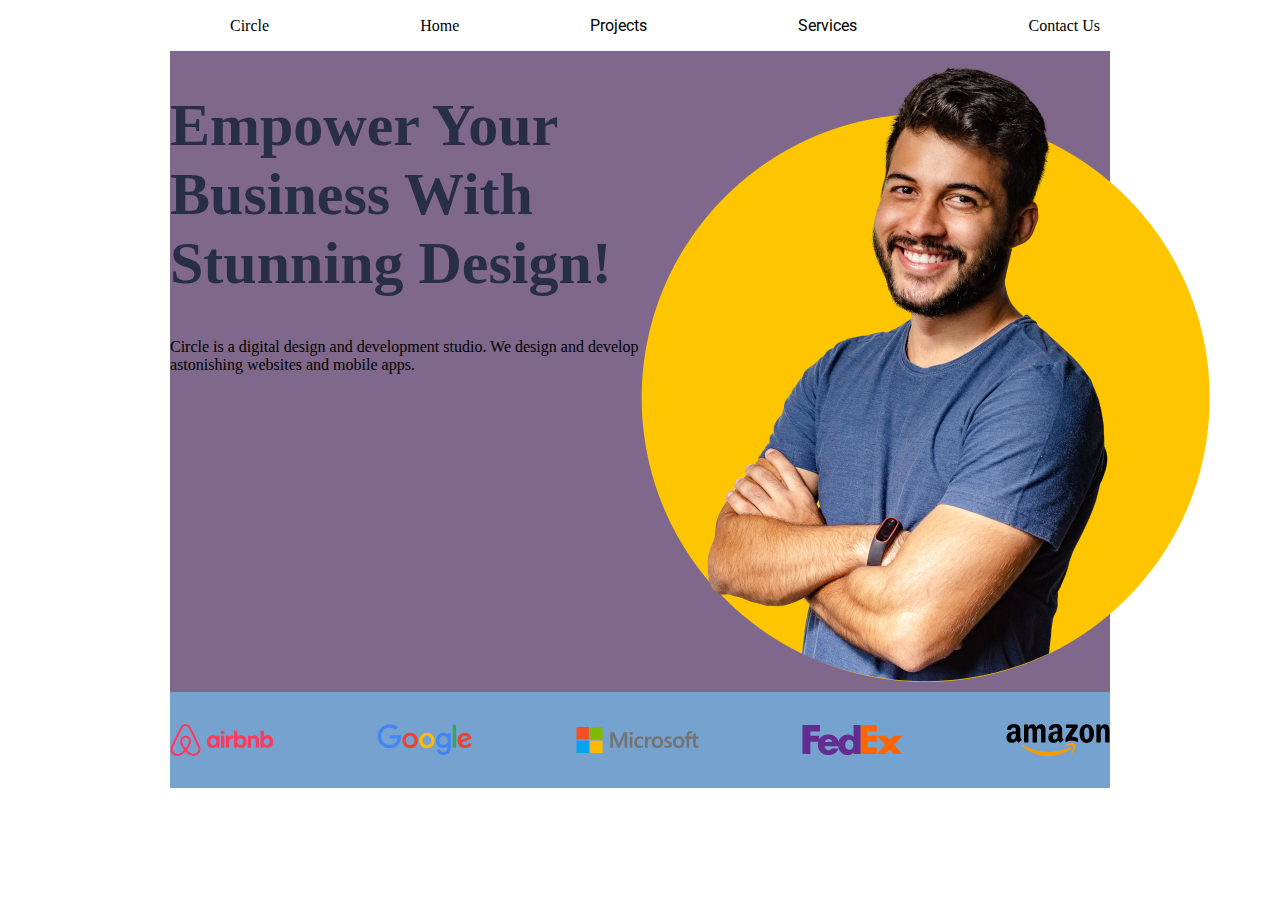
==== index.html @ 3ee1b353 "project scaffolding 3" ====
<!DOCTYPE html>

<head>
    <meta charset="UTF-8">
    <meta http-equiv="X-UA-Compatible" content="IE=edge">
    <meta name="viewport" content="width=device-width, initial-scale=1.0">
    <title>Proyecto ironhack</title>
    <link href="css/styles.css" rel="stylesheet" type="text/css">
    <script src="js/scripts.js"></script>
</head>

<body>
    <header>
        <nav>
            <ul class="menu">
                <li><a href="#"></a>Circle</a></li>
                <li><a href="#"></a>Home</a></li>
                <li><a href="#projects">Projects</a></li>
                <li><a href="#services">Services</a></li>
                <li><a href="#"></a>Contact Us</a></li>
            </ul>
        </nav>
    </header>
    <section id="hero">
        <div class="content-hero">
            <div class="hero-description">
                <h1>Empower Your Business With Stunning Design!</h1>
                <p>Circle is a digital design and development studio. We design and develop astonishing websites and mobile apps.</p>
            </div>
            <div class="img-description">
                <img src="/project-assets/hero-section/hero-image.png">
            </div>
        </div>
    </section>
    <section id="clients">
        <div class="flex-clients-container">
            <img src="/project-assets/logos/airbnb-logo.svg" />
            <img src="/project-assets/logos/google-logo.svg" />
            <img src="/project-assets/logos/microsoft-logo.svg" />
            <img src="/project-assets/logos/fedex-logo.svg" />
            <img src="/project-assets/logos/amazon-logo.svg" />
        </div>
    </section>
    <section id="projects"></section>
    <section id="testimonial"></section>
    <section id="services"></section>
    <section id="cta"></section>
    <footer></footer>
</body>
---- css/styles.css ----
@import url('https://fonts.googleapis.com/css?family=Roboto+Condensed:700|Roboto:100,300,700');

html,
body {
    width: 100%;
    min-height: 100%;
    /* max-width: 1440px; */
    margin: 0;
    padding: 0;
}

header {
    padding-left: 170px;
    padding-right: 170px;
}

.menu {
    max-height: 122px;
    display: flex;
    flex-direction: row;
    flex-wrap: nowrap;
    justify-content: space-between;
}

nav ul {
    list-style: none;
    padding-right: 10px;
    display: flex;
    flex-wrap: nowrap;
}

nav li a {
    color: black;
    text-decoration: none;
    margin-right: 20px;
    font-family: 'Roboto';
}

#hero {
    padding-left: 170px;
    padding-right: 170px;
}

.content-hero {
    display: flex;
    flex-direction: row;
    justify-content: space-between;
    background-color: rgb(127, 104, 139);
}
.content-hero div {
    width: 50%;
}

.content-hero img {
    max-width: 570px;
    max-height: 637px;
    height: auto;
    top: 0;
}

.content-hero h1 {
    font-size: Roboto;
    font-weight: 700;
    font-size: 60px;
    color: #292E47;
}

#clients {
    padding-left: 170px;
    padding-right: 170px;
}

.flex-clients-container {
    display: flex;
    flex-direction: row;
    justify-content: space-between;
    background-color: rgb(118, 162, 207);
    min-height: 96px;
}
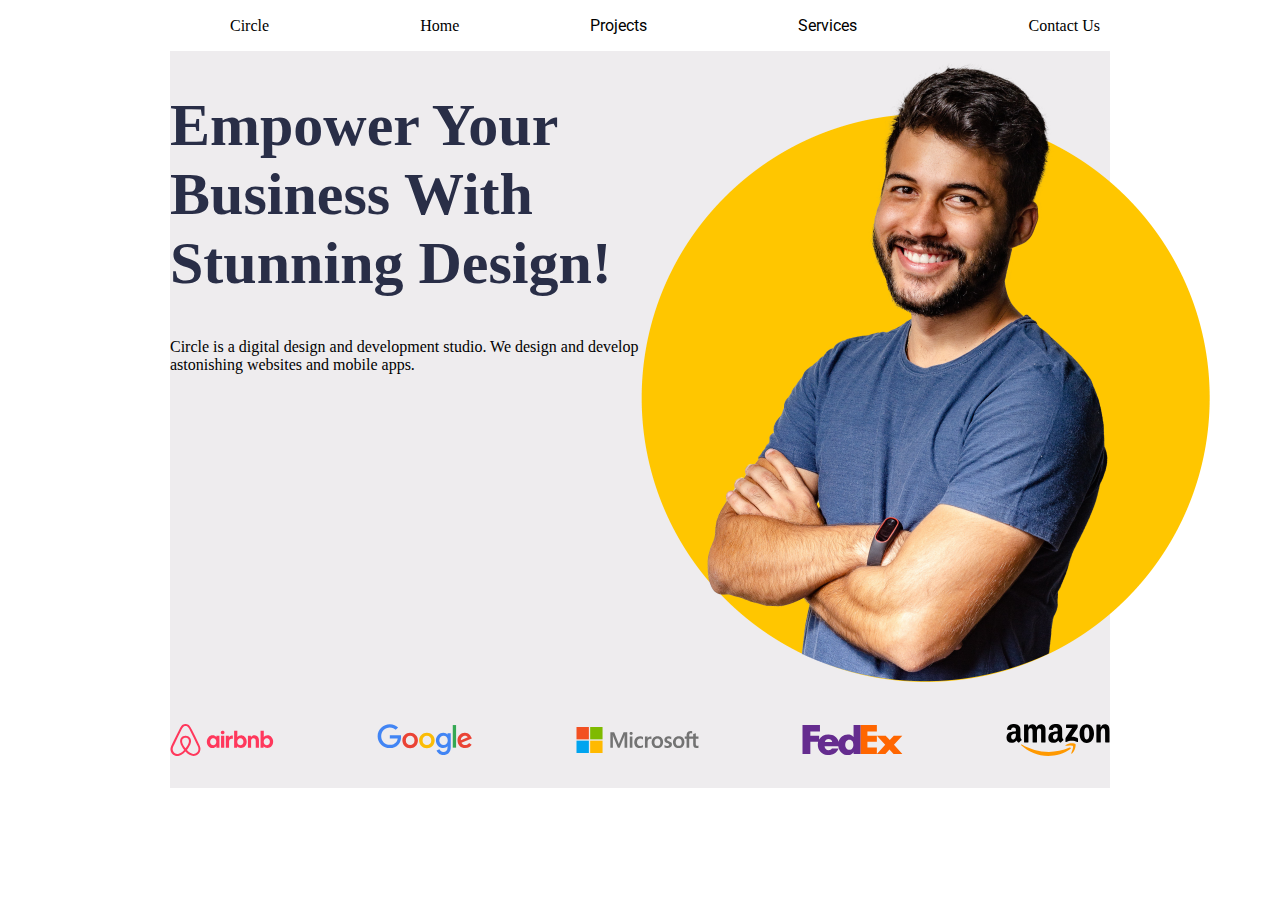
==== commit 870e6b85: "project scaffolding 4" ====
--- a/index.html
+++ b/index.html
@@ -28,17 +28,17 @@
                 <p>Circle is a digital design and development studio. We design and develop astonishing websites and mobile apps.</p>
             </div>
             <div class="img-description">
-                <img src="/project-assets/hero-section/hero-image.png">
+                <img src="project-assets/hero-section/hero-image.png">
             </div>
         </div>
     </section>
     <section id="clients">
         <div class="flex-clients-container">
-            <img src="/project-assets/logos/airbnb-logo.svg" />
-            <img src="/project-assets/logos/google-logo.svg" />
-            <img src="/project-assets/logos/microsoft-logo.svg" />
-            <img src="/project-assets/logos/fedex-logo.svg" />
-            <img src="/project-assets/logos/amazon-logo.svg" />
+            <img src="project-assets/logos/airbnb-logo.svg" />
+            <img src="project-assets/logos/google-logo.svg" />
+            <img src="project-assets/logos/microsoft-logo.svg" />
+            <img src="project-assets/logos/fedex-logo.svg" />
+            <img src="project-assets/logos/amazon-logo.svg" />
         </div>
     </section>
     <section id="projects"></section>
--- a/css/styles.css
+++ b/css/styles.css
@@ -45,7 +45,7 @@
     display: flex;
     flex-direction: row;
     justify-content: space-between;
-    background-color: rgb(127, 104, 139);
+    background-color: rgb(238, 236, 238);
 }
 .content-hero div {
     width: 50%;
@@ -74,6 +74,6 @@
     display: flex;
     flex-direction: row;
     justify-content: space-between;
-    background-color: rgb(118, 162, 207);
+    background-color: rgb(238, 236, 238);
     min-height: 96px;
 }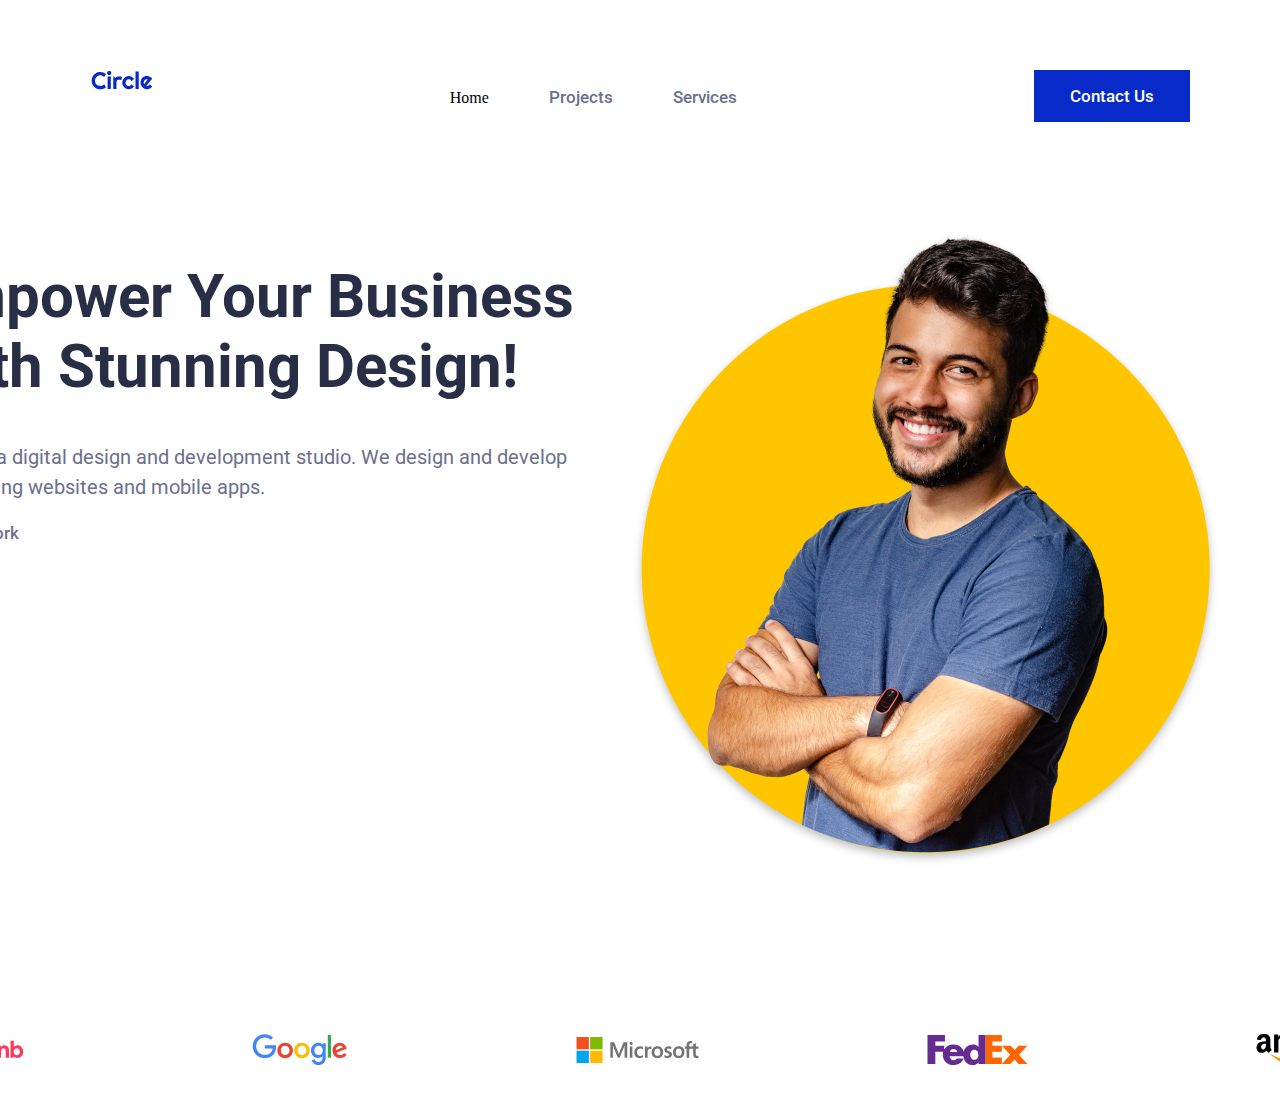
==== commit a2e401c5: "header and hero 1" ====
--- a/index.html
+++ b/index.html
@@ -12,22 +12,27 @@
 <body>
     <header>
         <nav>
+            <div class="circle-header">
+                <img src="project-assets/logos/circle.svg" />
+            </div>
             <ul class="menu">
-                <li><a href="#"></a>Circle</a></li>
                 <li><a href="#"></a>Home</a></li>
                 <li><a href="#projects">Projects</a></li>
                 <li><a href="#services">Services</a></li>
-                <li><a href="#"></a>Contact Us</a></li>
             </ul>
+            <div class="contact-header">
+                <a>Contact Us</a>
+            </div>
         </nav>
     </header>
     <section id="hero">
         <div class="content-hero">
-            <div class="hero-description">
+            <div>
                 <h1>Empower Your Business With Stunning Design!</h1>
                 <p>Circle is a digital design and development studio. We design and develop astonishing websites and mobile apps.</p>
+                <span>See our work</span>
             </div>
-            <div class="img-description">
+            <div>
                 <img src="project-assets/hero-section/hero-image.png">
             </div>
         </div>
--- a/css/styles.css
+++ b/css/styles.css
@@ -10,16 +10,58 @@
 }
 
 header {
-    padding-left: 170px;
-    padding-right: 170px;
+    position: absolute;
+    width: 1440px;
+    height: 122px;
+    left: calc(50% - 1440px/2);
+    top: 0px;
 }
 
-.menu {
-    max-height: 122px;
+nav {
     display: flex;
     flex-direction: row;
     flex-wrap: nowrap;
     justify-content: space-between;
+    position: absolute;
+    width: 1099.36px;
+    height: 52px;
+    left: 170.64px;
+    top: 70px;
+}
+
+.menu {
+    display: flex;
+    flex-direction: row;
+    align-items: flex-start;
+    padding: 0px;
+    gap: 60px;
+}
+
+.circle-header {}
+
+.contact-header {
+    display: flex;
+    flex-direction: row;
+    justify-content: center;
+    align-items: center;
+    padding: 15px 36px;
+    gap: 10px;
+    background: #072AC8;
+    /* width: 84px;
+    height: 22px; */
+}
+
+.contact-header a {
+    font-family: 'Roboto';
+    font-style: normal;
+    font-weight: 500;
+    font-size: 17px;
+    line-height: 130%;
+    text-align: center;
+    color: #FFFFFF;
+    flex: none;
+    order: 0;
+    flex-grow: 0;
 }
 
 nav ul {
@@ -30,50 +72,89 @@
 }
 
 nav li a {
-    color: black;
+
     text-decoration: none;
-    margin-right: 20px;
     font-family: 'Roboto';
+    font-style: normal;
+    font-weight: 500;
+    font-size: 17px;
+    line-height: 130%;
+    /* identical to box height, or 22px */
+    /* Neutral/Medium */
+    color: #6B708D;    
+    /* Inside auto layout */
+    flex: none;
+    order: 1;
+    flex-grow: 0;
 }
 
 #hero {
-    padding-left: 170px;
-    padding-right: 170px;
+    position: absolute;
+    width: 1440px;
+    height: 650px;
+    left: calc(50% - 1440px/2);
+    top: 222px;
 }
 
 .content-hero {
     display: flex;
     flex-direction: row;
     justify-content: space-between;
-    background-color: rgb(238, 236, 238);
 }
 .content-hero div {
     width: 50%;
 }
 
+.content-hero h1 {
+    font-family: 'Roboto';
+    font-style: normal;
+    font-weight: 700;
+    font-size: 60px;
+    line-height: 70px;
+    color: #292E47;
+    text-align: left;
+    vertical-align: top;
+}
+
+.content-hero p {
+    font-family: 'Roboto';
+    font-style: normal;
+    font-weight: 400;
+    font-size: 20px;
+    line-height: 150%;
+    color: #6B708D;
+    text-align: left;
+    vertical-align: top;
+}
+
+.content-hero span {
+    font-family: 'Roboto';
+    font-style: normal;
+    font-weight: 500;
+    font-size: 17px;
+    line-height: 130%;
+    color: #6B708D;
+    text-align: left;
+    vertical-align: top;
+}
+
 .content-hero img {
     max-width: 570px;
-    max-height: 637px;
-    height: auto;
-    top: 0;
+    max-height: 650px;
+    top:0px;
+    filter: drop-shadow(0px 4px 4px rgba(0, 0, 0, 0.25));
 }
-
-.content-hero h1 {
-    font-size: Roboto;
-    font-weight: 700;
-    font-size: 60px;
-    color: #292E47;
-}
-
 #clients {
-    padding-left: 170px;
-    padding-right: 170px;
+    position: absolute;
+    width: 1440px;
+    height: 96px;
+    left: calc(50% - 1440px/2);
+    top: 1002px;
 }
 
 .flex-clients-container {
     display: flex;
     flex-direction: row;
     justify-content: space-between;
-    background-color: rgb(238, 236, 238);
     min-height: 96px;
 }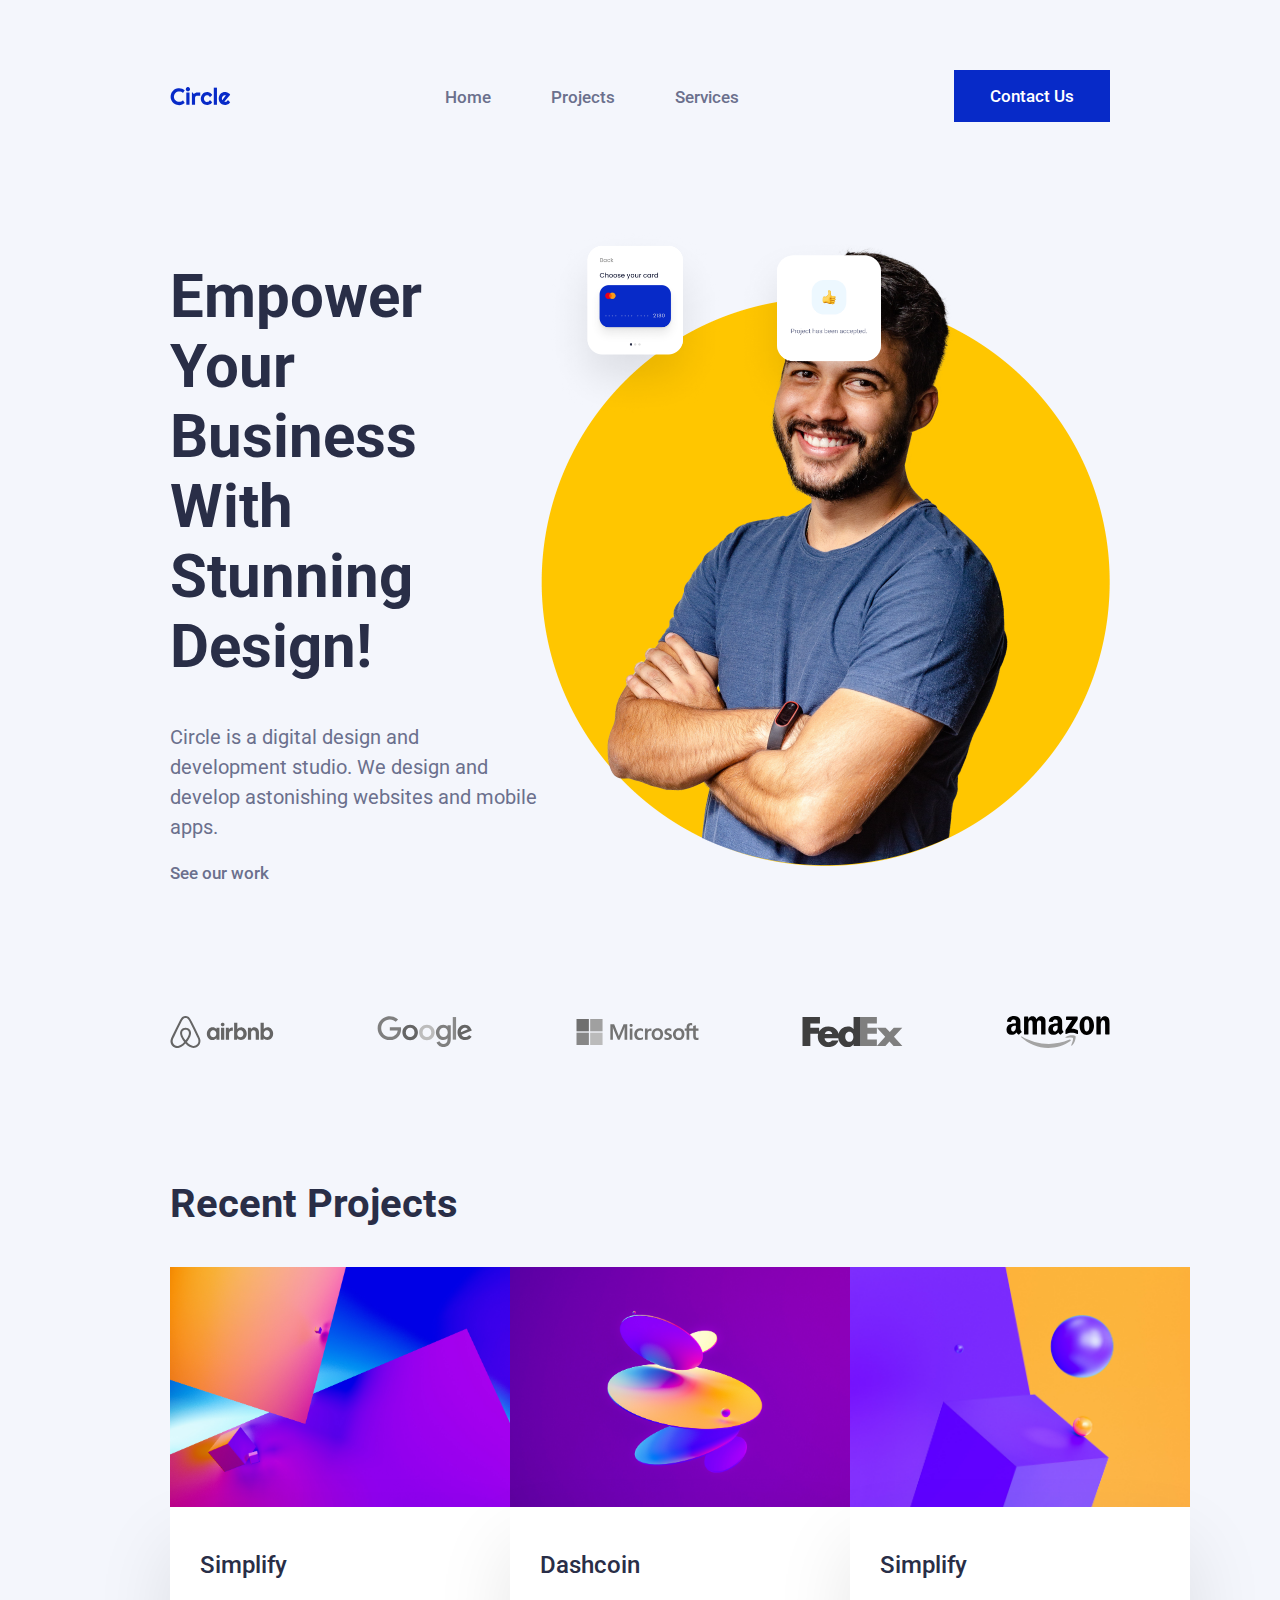
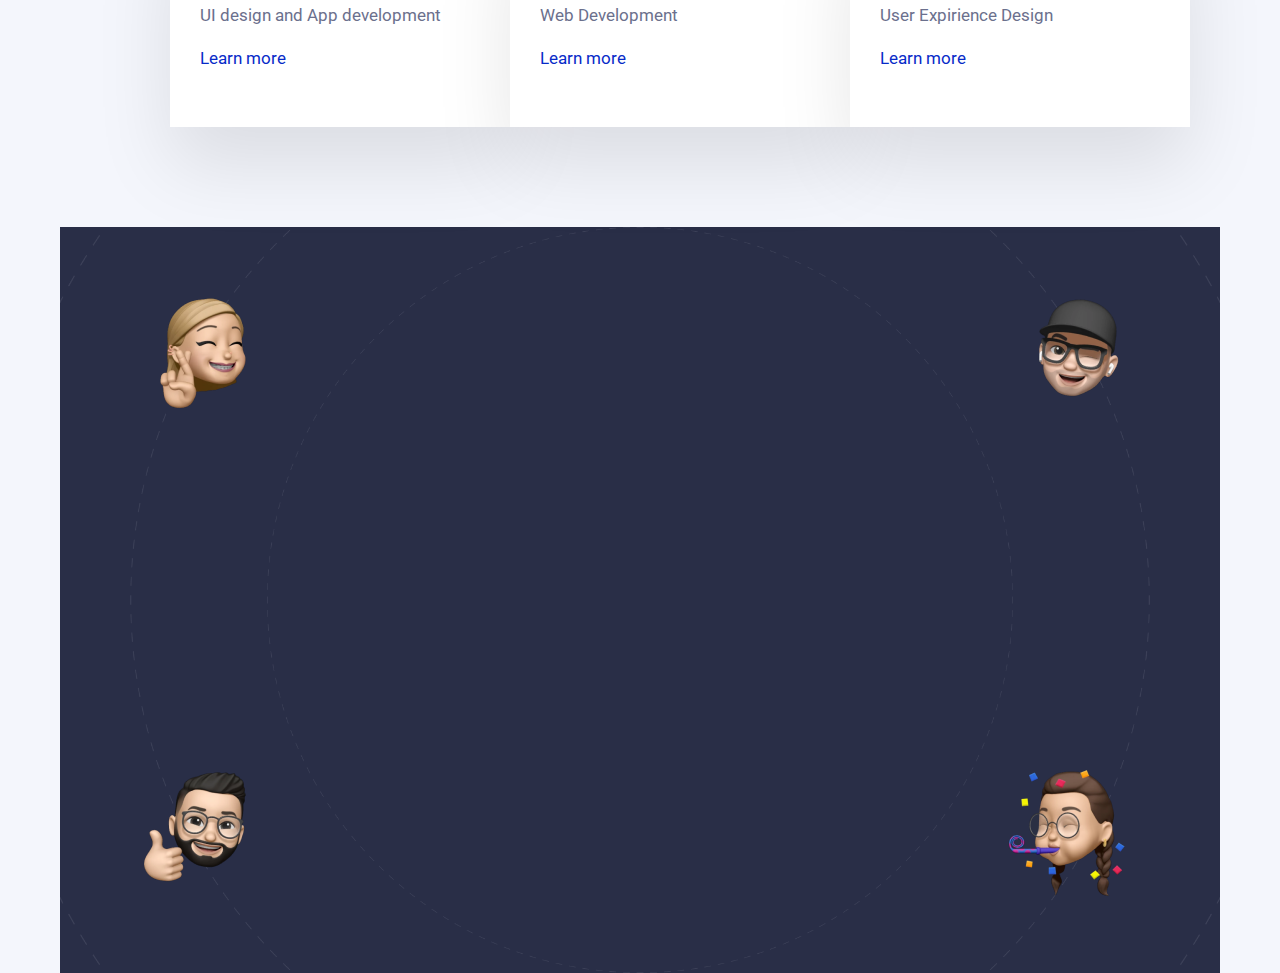
==== commit 83946c39: "clients and draft testimonial" ====
--- a/index.html
+++ b/index.html
@@ -6,17 +6,15 @@
     <meta name="viewport" content="width=device-width, initial-scale=1.0">
     <title>Proyecto ironhack</title>
     <link href="css/styles.css" rel="stylesheet" type="text/css">
-    <script src="js/scripts.js"></script>
+    <!-- <script src="js/scripts.js"></script> -->
 </head>
 
 <body>
     <header>
-        <nav>
-            <div class="circle-header">
-                <img src="project-assets/logos/circle.svg" />
-            </div>
+        <nav class="navbar">
+            <img class="circle-header" src="project-assets/logos/circle.svg" />
             <ul class="menu">
-                <li><a href="#"></a>Home</a></li>
+                <li><a href="#">Home</a></li>
                 <li><a href="#projects">Projects</a></li>
                 <li><a href="#services">Services</a></li>
             </ul>
@@ -32,8 +30,9 @@
                 <p>Circle is a digital design and development studio. We design and develop astonishing websites and mobile apps.</p>
                 <span>See our work</span>
             </div>
-            <div>
-                <img src="project-assets/hero-section/hero-image.png">
+            <div class="content-image">
+                <img class="card-1" src="project-assets/hero-section/card-1.png">
+                <img class="card-2" src="project-assets/hero-section/card-2.png">
             </div>
         </div>
     </section>
@@ -46,8 +45,48 @@
             <img src="project-assets/logos/amazon-logo.svg" />
         </div>
     </section>
-    <section id="projects"></section>
-    <section id="testimonial"></section>
+    <section id="projects">
+        <div>
+            <h3>Recent Projects</h3>
+            <div class="project-container">
+                <div>
+                    <!-- <img src="project-assets/projects-section/1.jpg"> -->
+                    <div class="project-item-rect-sup-1"></div>
+                    <div class="project-item-rect">
+                        <p class="project-title">Simplify</p>
+                        <p class="project-subtitle">UI design and App development</p>
+                        <a class="project-learn" href="#">Learn more</a>
+                    </div>
+                </div>
+                <div>
+                    <div class="project-item-rect-sup-2"></div>
+                    <div class="project-item-rect">
+                        <p class="project-title">Dashcoin</p>
+                        <p class="project-subtitle">Web Development</p>
+                        <a class="project-learn" href="#">Learn more</a>
+                    </div>
+                </div>
+                <div>
+                    <div class="project-item-rect-sup-3"></div>
+                    <div class="project-item-rect">
+                        <p class="project-title">Simplify</p>
+                        <p class="project-subtitle">User Expirience Design</p>
+                        <a class="project-learn" href="#">Learn more</a>
+                    </div>
+                </div>
+            </div>
+        </div>
+    </section>
+    <section id="testimonial">
+        <div class="testimonial-bg">
+            <div class="testimonial-emojis">
+                <img class="emotic-1" src="/project-assets/testimonial-section/memoji-1.png">
+                <img class="emotic-2" src="/project-assets/testimonial-section/memoji-2.png">
+                <img class="emotic-3" src="/project-assets/testimonial-section/memoji-3.png">
+                <img class="emotic-4" src="/project-assets/testimonial-section/memoji-4.png">
+            </div>
+        </div>
+    </section>
     <section id="services"></section>
     <section id="cta"></section>
     <footer></footer>
--- a/css/styles.css
+++ b/css/styles.css
@@ -4,29 +4,30 @@
 body {
     width: 100%;
     min-height: 100%;
-    /* max-width: 1440px; */
     margin: 0;
     padding: 0;
+    background: #F4F6FC;
+
 }
 
 header {
-    position: absolute;
-    width: 1440px;
-    height: 122px;
-    left: calc(50% - 1440px/2);
-    top: 0px;
-}
-
-nav {
-    display: flex;
-    flex-direction: row;
-    flex-wrap: nowrap;
+    margin-top: 70px;
+    margin-left: 170px;
+    margin-right: 170px;
+}
+
+.navbar {
+    display: flex;
+    flex-direction: row;
     justify-content: space-between;
-    position: absolute;
-    width: 1099.36px;
     height: 52px;
-    left: 170.64px;
     top: 70px;
+}
+
+.circle-header {
+    vertical-align: middle;
+    width: 60.53px;
+    /* padding: 15px 36px; */
 }
 
 .menu {
@@ -35,9 +36,24 @@
     align-items: flex-start;
     padding: 0px;
     gap: 60px;
-}
-
-.circle-header {}
+    list-style: none;
+}
+
+.menu li a {
+    font-family: 'Roboto';
+    font-style: normal;
+    font-weight: 500;
+    font-size: 17px;
+    line-height: 130%;
+    text-decoration: none;
+    /* identical to box height, or 22px */
+    /* Neutral/Medium */
+    color: #6B708D;
+    /* Inside auto layout */
+    flex: none;
+    order: 1;
+    flex-grow: 0;
+}
 
 .contact-header {
     display: flex;
@@ -47,9 +63,9 @@
     padding: 15px 36px;
     gap: 10px;
     background: #072AC8;
-    /* width: 84px;
-    height: 22px; */
-}
+    flex-wrap: nowrap;
+}
+
 
 .contact-header a {
     font-family: 'Roboto';
@@ -64,45 +80,48 @@
     flex-grow: 0;
 }
 
-nav ul {
-    list-style: none;
-    padding-right: 10px;
-    display: flex;
+
+
+#hero {
+    margin-left: 170px;
+    margin-right: 170px;
+    margin-top: 100px;
+}
+
+.content-hero {
+    display: flex;
+    flex-direction: row;
+    justify-content: center;
     flex-wrap: nowrap;
-}
-
-nav li a {
-
-    text-decoration: none;
-    font-family: 'Roboto';
-    font-style: normal;
-    font-weight: 500;
-    font-size: 17px;
-    line-height: 130%;
-    /* identical to box height, or 22px */
-    /* Neutral/Medium */
-    color: #6B708D;    
-    /* Inside auto layout */
-    flex: none;
-    order: 1;
-    flex-grow: 0;
-}
-
-#hero {
-    position: absolute;
-    width: 1440px;
-    height: 650px;
-    left: calc(50% - 1440px/2);
-    top: 222px;
-}
-
-.content-hero {
-    display: flex;
-    flex-direction: row;
-    justify-content: space-between;
-}
+    /* justify-content: space-between; */
+}
+
 .content-hero div {
     width: 50%;
+    height: auto;
+}
+
+.content-image {
+    background-image: url("/project-assets/hero-section/hero-image.png");
+    background-repeat: no-repeat;
+    background-position: center;
+    background-size: contain;
+    height: auto;
+    min-width: 570px;
+}
+
+.card-1 {
+    position: relative;
+    left: 0;
+    max-width: 190px;
+    height: auto;
+}
+
+.card-2 {
+    position: relative;
+    max-width: 190px;
+    height: auto;
+    right: 0;
 }
 
 .content-hero h1 {
@@ -138,18 +157,16 @@
     vertical-align: top;
 }
 
-.content-hero img {
+/* .content-hero img {
     max-width: 570px;
     max-height: 650px;
     top:0px;
     filter: drop-shadow(0px 4px 4px rgba(0, 0, 0, 0.25));
-}
+} */
 #clients {
-    position: absolute;
-    width: 1440px;
-    height: 96px;
-    left: calc(50% - 1440px/2);
-    top: 1002px;
+    margin-left: 170px;
+    margin-right: 170px;
+    margin-top: 100px;
 }
 
 .flex-clients-container {
@@ -157,4 +174,164 @@
     flex-direction: row;
     justify-content: space-between;
     min-height: 96px;
+}
+
+.flex-clients-container img {
+    filter: grayscale(1);
+    -webkit-filter: grayscale(1);
+}
+
+#projects {
+    margin-left: 170px;
+    margin-right: 170px;
+    margin-top: 100px;
+}
+
+#projects h3 {
+    font-family: 'Roboto';
+    font-style: normal;
+    font-weight: 700;
+    font-size: 40px;
+    line-height: 47px;
+    color: #292E47;
+    text-align: left;
+    vertical-align: top;
+}
+
+.project-container {
+    display: flex;
+    flex-direction: row;
+    justify-content: space-between;
+}
+
+/* .project-container div{
+    width: 33%;
+} */
+
+.project-container img {
+    width: 340px;
+    height: 240px;
+}
+
+.project-item-rect-sup-1 {
+    background-image: url("/project-assets/projects-section/1.jpg");
+    background-repeat: no-repeat;
+    background-position: center;
+    background-size: cover;
+    height: 240px;
+    min-width: 340px;
+}
+
+.project-item-rect-sup-2 {
+    background-image: url("/project-assets/projects-section/2.jpg");
+    background-repeat: no-repeat;
+    background-position: center;
+    background-size: cover;
+    height: 240px;
+    min-width: 340px;
+}
+
+.project-item-rect-sup-3 {
+    background-image: url("/project-assets/projects-section/3.jpg");
+    background-repeat: no-repeat;
+    background-position: center;
+    background-size: cover;
+    height: 240px;
+    min-width: 340px;
+}
+
+.project-item-rect {
+    min-height: 200px;
+    background: #FFFFFF;
+    box-shadow: 0px 38.7755px 77.551px rgba(0, 0, 0, 0.1);
+    padding-left: 30px;
+    padding-top: 20px;
+}
+
+.project-title {
+    font-family: 'Roboto';
+    font-style: normal;
+    font-weight: 510;
+    font-size: 24px;
+    line-height: 28px;
+    color: #292E47;
+}
+
+.project-subtitle {
+    font-family: 'Roboto';
+    font-style: normal;
+    font-weight: 400;
+    font-size: 17px;
+    line-height: 150%;
+    color: #6B708D;
+}
+
+.project-learn {
+    font-family: 'Roboto';
+    font-style: normal;
+    font-weight: 400;
+    font-size: 17px;
+    line-height: 150%;
+    color: #072AC8;
+    text-decoration: none;
+}
+
+
+#testimonial {
+    margin-top: 100px;
+    margin-left: 60px;
+    margin-right: 60px;
+}
+
+.testimonial-bg {
+    background-image: url("/project-assets/testimonial-section/orbit.png");
+    background-repeat: no-repeat;
+    background-position: center;
+    background-size: cover;
+    background-color: #292E47;
+    width: 100%;
+    height: 622px;
+    padding-top: 51px;
+    padding-bottom: 73px;
+}
+
+.testimonial-emojis {
+    position: relative;
+    height: 100%;
+    /* border-width: 2px;
+    border-style: dotted;
+    border-color: antiquewhite; */
+    margin-left: 63px;
+    margin-right: 72px;;
+}
+.emotic-1 {
+    position: absolute;
+    top: 0px;
+    left: 0px;
+    width: 150px;
+    height: 150px;
+}
+
+.emotic-2 {
+    position: absolute;
+    top: 0px;
+    right: 0px;
+    width: 150px;
+    height: 150px;
+}
+
+.emotic-3 {
+    position: absolute;
+    bottom: 0px;
+    left: 0px;
+    width: 150px;
+    height: 150px;
+}
+
+.emotic-4 {
+    position: absolute;
+    bottom: 0px;
+    right: 0px;
+    width: 150px;
+    height: 150px;
 }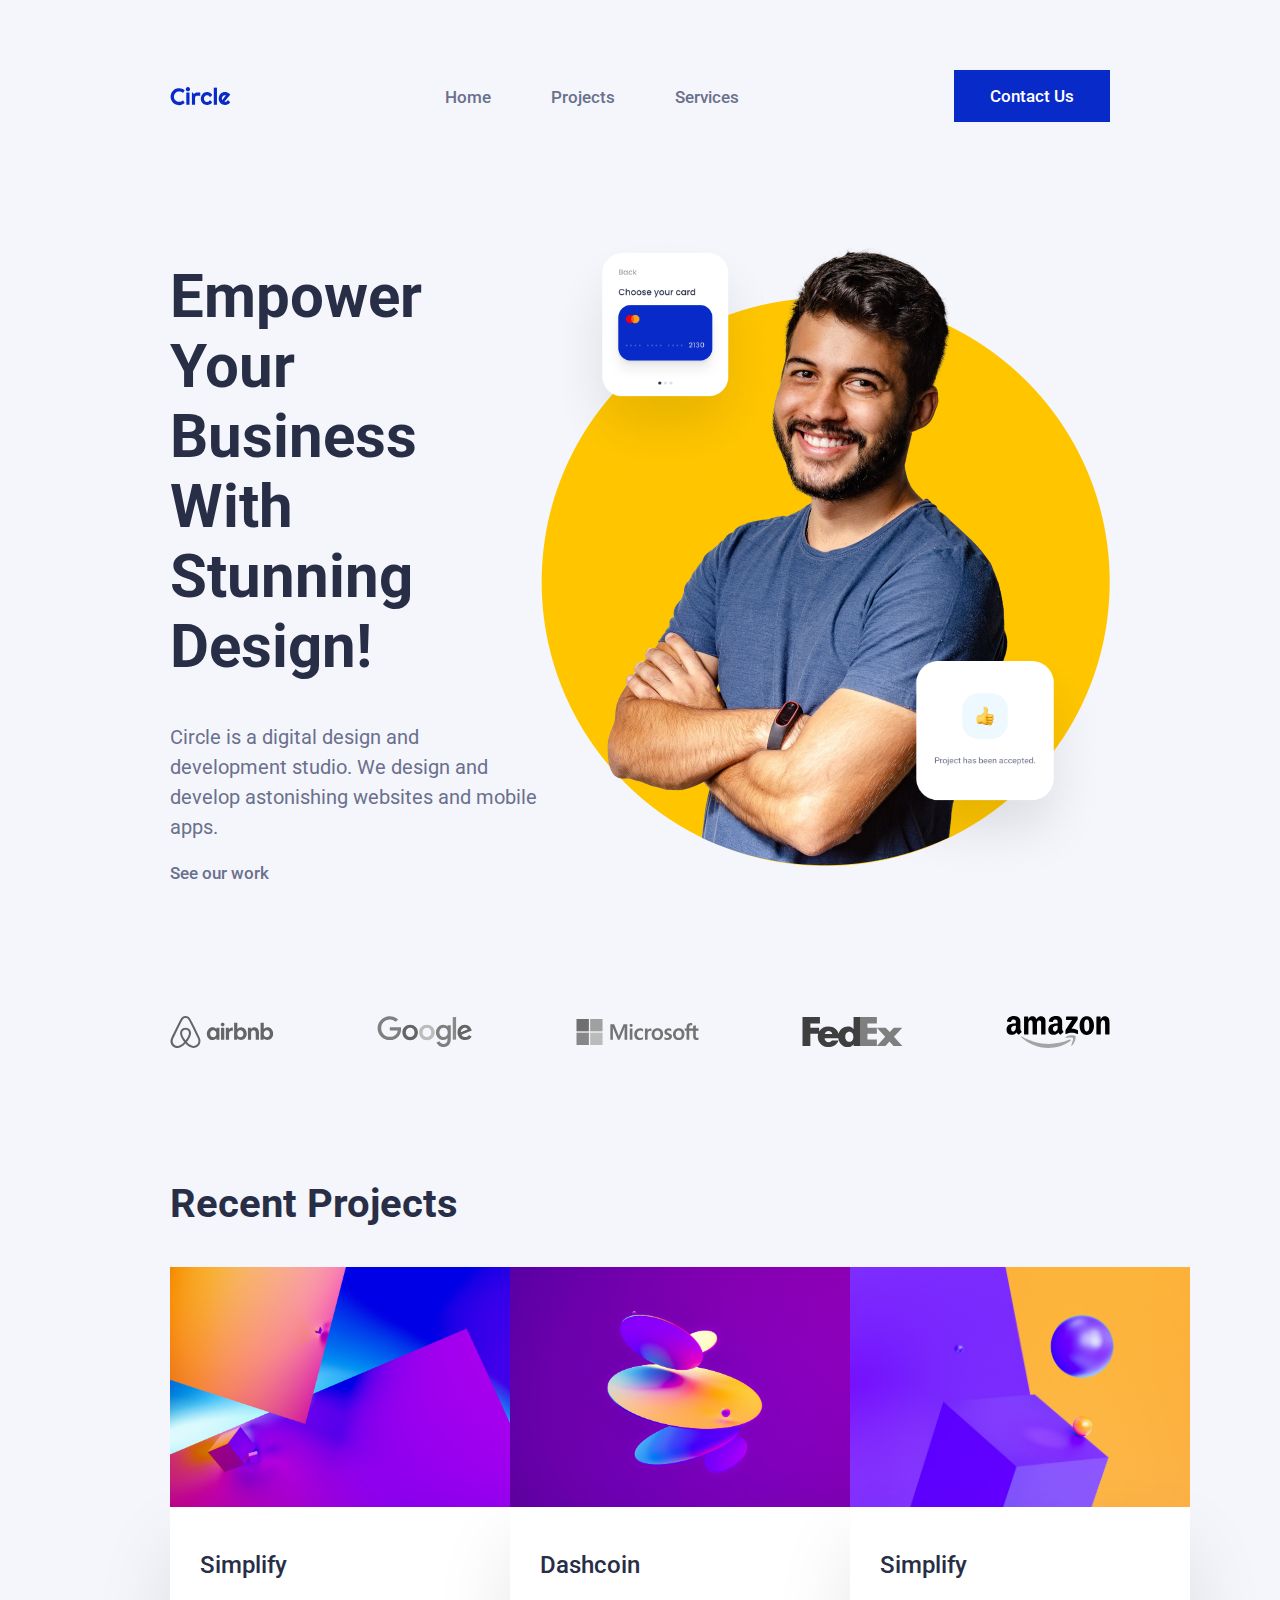
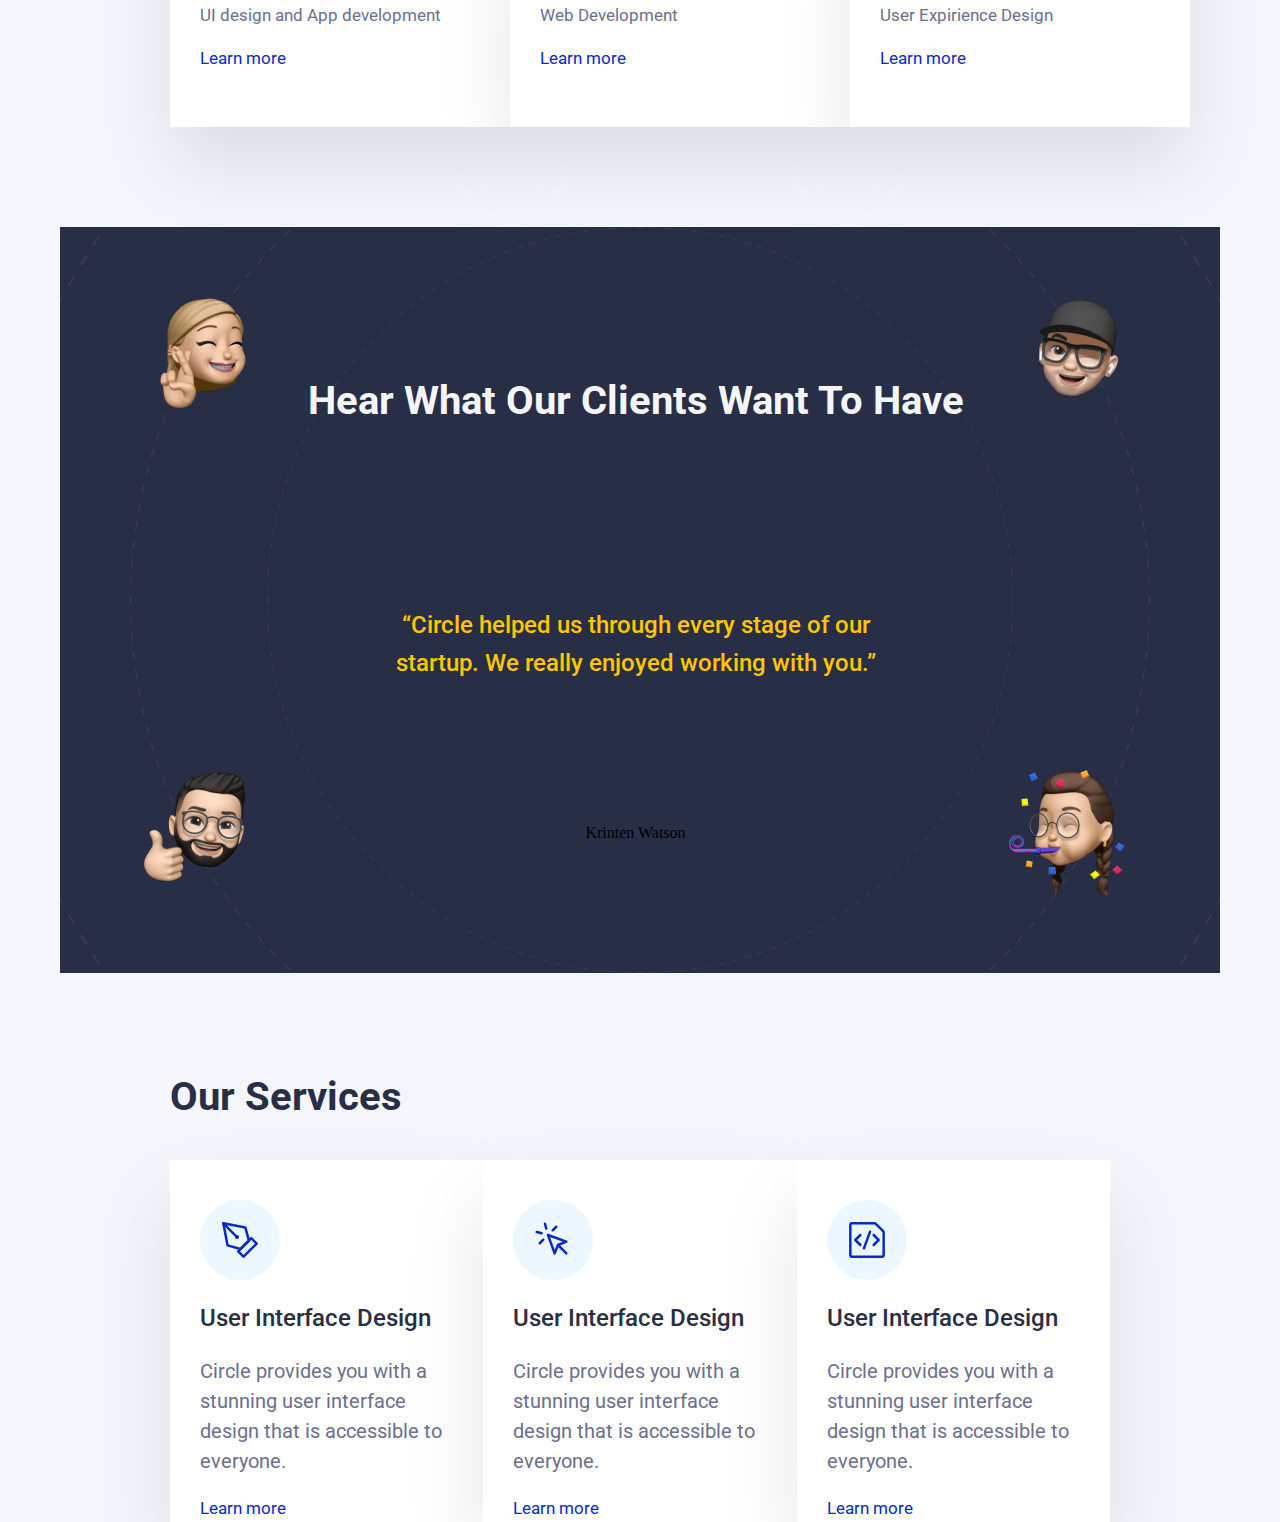
==== commit 18eef970: "clients and draft services 1" ====
--- a/index.html
+++ b/index.html
@@ -27,7 +27,8 @@
         <div class="content-hero">
             <div>
                 <h1>Empower Your Business With Stunning Design!</h1>
-                <p>Circle is a digital design and development studio. We design and develop astonishing websites and mobile apps.</p>
+                <p>Circle is a digital design and development studio. We design and develop astonishing websites and
+                    mobile apps.</p>
                 <span>See our work</span>
             </div>
             <div class="content-image">
@@ -50,7 +51,6 @@
             <h3>Recent Projects</h3>
             <div class="project-container">
                 <div>
-                    <!-- <img src="project-assets/projects-section/1.jpg"> -->
                     <div class="project-item-rect-sup-1"></div>
                     <div class="project-item-rect">
                         <p class="project-title">Simplify</p>
@@ -80,14 +80,49 @@
     <section id="testimonial">
         <div class="testimonial-bg">
             <div class="testimonial-emojis">
-                <img class="emotic-1" src="/project-assets/testimonial-section/memoji-1.png">
-                <img class="emotic-2" src="/project-assets/testimonial-section/memoji-2.png">
-                <img class="emotic-3" src="/project-assets/testimonial-section/memoji-3.png">
-                <img class="emotic-4" src="/project-assets/testimonial-section/memoji-4.png">
+                <img class="emotic-1" src="project-assets/testimonial-section/memoji-1.png">
+                <img class="emotic-2" src="project-assets/testimonial-section/memoji-2.png">
+                <img class="emotic-3" src="project-assets/testimonial-section/memoji-3.png">
+                <img class="emotic-4" src="project-assets/testimonial-section/memoji-4.png">
+                <div class="testmonial-content">
+                    <h3>Hear What Our Clients Want To Have</h3>
+                    <p>“Circle helped us through every stage of our startup. We really enjoyed working with you.”</p>
+                    <div><span>Krinten Watson</span></div>
+                </div>
             </div>
         </div>
     </section>
-    <section id="services"></section>
+    <section id="services">
+        <div>
+            <h3>Our Services</h3>
+            <div class="services-container">
+                <div class="services-item">
+                    <div class="icon-service-1"></div>
+                    <p class="service-title">User Interface Design</p>
+                    <p class="service-subtitle">Circle provides you with a stunning user interface design that is accessible
+                        to
+                        everyone.</p>
+                    <a class="service-learn-more">Learn more</a>
+                </div>
+                <div class="services-item">
+                    <div class="icon-service-2"></div>
+                    <p class="service-title">User Interface Design</p>
+                    <p class="service-subtitle">Circle provides you with a stunning user interface design that is accessible
+                        to
+                        everyone.</p>
+                    <a class="service-learn-more">Learn more</a>
+                </div>
+                <div class="services-item">
+                    <div class="icon-service-3"></div>
+                    <p class="service-title">User Interface Design</p>
+                    <p class="service-subtitle">Circle provides you with a stunning user interface design that is accessible
+                        to
+                        everyone.</p>
+                    <a class="service-learn-more">Learn more</a>
+                </div>
+            </div>
+        </div>
+    </section>
     <section id="cta"></section>
     <footer></footer>
 </body>--- a/css/styles.css
+++ b/css/styles.css
@@ -102,7 +102,8 @@
 }
 
 .content-image {
-    background-image: url("/project-assets/hero-section/hero-image.png");
+    position: relative;
+    background-image: url("../project-assets/hero-section/hero-image.png");
     background-repeat: no-repeat;
     background-position: center;
     background-size: contain;
@@ -111,17 +112,19 @@
 }
 
 .card-1 {
-    position: relative;
-    left: 0;
-    max-width: 190px;
+    position: absolute;
+    top: 0px;
+    left: 0px;
+    width: 250px;
     height: auto;
 }
 
 .card-2 {
-    position: relative;
-    max-width: 190px;
+    position: absolute;
+    bottom: 0px;
+    right: 0px;
+    width: 250px;
     height: auto;
-    right: 0;
 }
 
 .content-hero h1 {
@@ -168,6 +171,16 @@
     margin-right: 170px;
     margin-top: 100px;
 }
+#projects h3 {
+    font-family: 'Roboto';
+    font-style: normal;
+    font-weight: 700;
+    font-size: 40px;
+    line-height: 47px;
+    color: #292E47;
+    text-align: left;
+    vertical-align: top;
+}
 
 .flex-clients-container {
     display: flex;
@@ -187,16 +200,6 @@
     margin-top: 100px;
 }
 
-#projects h3 {
-    font-family: 'Roboto';
-    font-style: normal;
-    font-weight: 700;
-    font-size: 40px;
-    line-height: 47px;
-    color: #292E47;
-    text-align: left;
-    vertical-align: top;
-}
 
 .project-container {
     display: flex;
@@ -214,7 +217,7 @@
 }
 
 .project-item-rect-sup-1 {
-    background-image: url("/project-assets/projects-section/1.jpg");
+    background-image: url("../project-assets/projects-section/1.jpg");
     background-repeat: no-repeat;
     background-position: center;
     background-size: cover;
@@ -223,7 +226,7 @@
 }
 
 .project-item-rect-sup-2 {
-    background-image: url("/project-assets/projects-section/2.jpg");
+    background-image: url("../project-assets/projects-section/2.jpg");
     background-repeat: no-repeat;
     background-position: center;
     background-size: cover;
@@ -232,7 +235,7 @@
 }
 
 .project-item-rect-sup-3 {
-    background-image: url("/project-assets/projects-section/3.jpg");
+    background-image: url("../project-assets/projects-section/3.jpg");
     background-repeat: no-repeat;
     background-position: center;
     background-size: cover;
@@ -284,7 +287,7 @@
 }
 
 .testimonial-bg {
-    background-image: url("/project-assets/testimonial-section/orbit.png");
+    background-image: url("../project-assets/testimonial-section/orbit.png");
     background-repeat: no-repeat;
     background-position: center;
     background-size: cover;
@@ -334,4 +337,137 @@
     right: 0px;
     width: 150px;
     height: 150px;
+}
+
+.testmonial-content{
+    height: 100%;
+    display: flex;
+    flex-direction: column;
+    text-align: center;
+    justify-content: space-around;
+}
+
+.testmonial-content h3 {
+    font-family: 'Roboto';
+    font-style: normal;
+    font-weight: 700;
+    font-size: 40px;
+    line-height: 47px;
+    color: #F4F6FC;
+}
+
+.testmonial-content p {
+    font-family: 'Roboto';
+    font-style: normal;
+    font-weight: 500;
+    font-size: 24px;
+    line-height: 160%;
+    color: #FFC600;
+    padding-left: 24%;
+    padding-right: 24%;
+    /* max-width: 596px; */
+}
+
+#services {
+    margin-left: 170px;
+    margin-right: 170px;
+    margin-top: 100px;
+}
+
+#services h3 {
+    font-family: 'Roboto';
+    font-style: normal;
+    font-weight: 700;
+    font-size: 40px;
+    line-height: 47px;
+    color: #292E47;
+    text-align: left;
+    vertical-align: top;
+}
+
+.services-container{
+    display: flex;
+    flex-direction: row;
+    justify-content: space-between;
+}
+
+.services-item{
+    width: 340px;
+    height: auto;
+    background: #FFFFFF;
+    box-shadow: 0px 38.7755px 77.551px rgba(0, 0, 0, 0.1);
+}
+
+.service-title {
+    /* Body/Medium */
+    font-family: 'Roboto';
+    font-style: normal;
+    font-weight: 501;
+    font-size: 24px;
+    line-height: 28px;
+    /* Neutral/Dark */
+    color: #292E47;
+    text-align: left;
+    padding-left: 30px;
+    padding-right: 30px;
+}
+
+.service-subtitle {
+    font-family: 'Roboto';
+    font-style: normal;
+    font-weight: 400;
+    font-size: 20px;
+    line-height: 150%;
+    /* Neutral/Medium */
+    color: #6B708D;
+    text-align: left;
+    padding-left: 30px;
+    padding-right: 30px;
+}
+
+.service-learn-more {
+    padding-left: 30px;
+    text-decoration: none;
+    font-family: 'Roboto';
+    font-style: normal;
+    font-weight: 400;
+    font-size: 17px;
+    line-height: 150%;
+    color: #072AC8;
+}
+
+.icon-service-1{
+    background: #ECF7FF;
+    background-image: url(/project-assets/services-section/icons/1.svg);
+    background-repeat: no-repeat;
+    background-position: center;
+    border-radius: 49.6px;
+    width: 80px;
+    height: 80px;
+    margin-left: 30px;
+    margin-top: 40px;
+}
+
+.icon-service-2{
+    background: #ECF7FF;
+    background-image: url(/project-assets/services-section/icons/2.svg);
+    background-repeat: no-repeat;
+    background-position: center;
+    border-radius: 49.6px;
+    width: 80px;
+    height: 80px;
+    margin-left: 30px;
+    margin-top: 40px;
+}
+
+.icon-service-3{
+    background: #ECF7FF;
+    background-image: url(/project-assets/services-section/icons/3.svg);
+    background-repeat: no-repeat;
+    background-position: center;
+    border-radius: 49.6px;
+    width: 80px;
+    height: 80px;
+    margin-left: 30px;
+    margin-top: 40px;
 }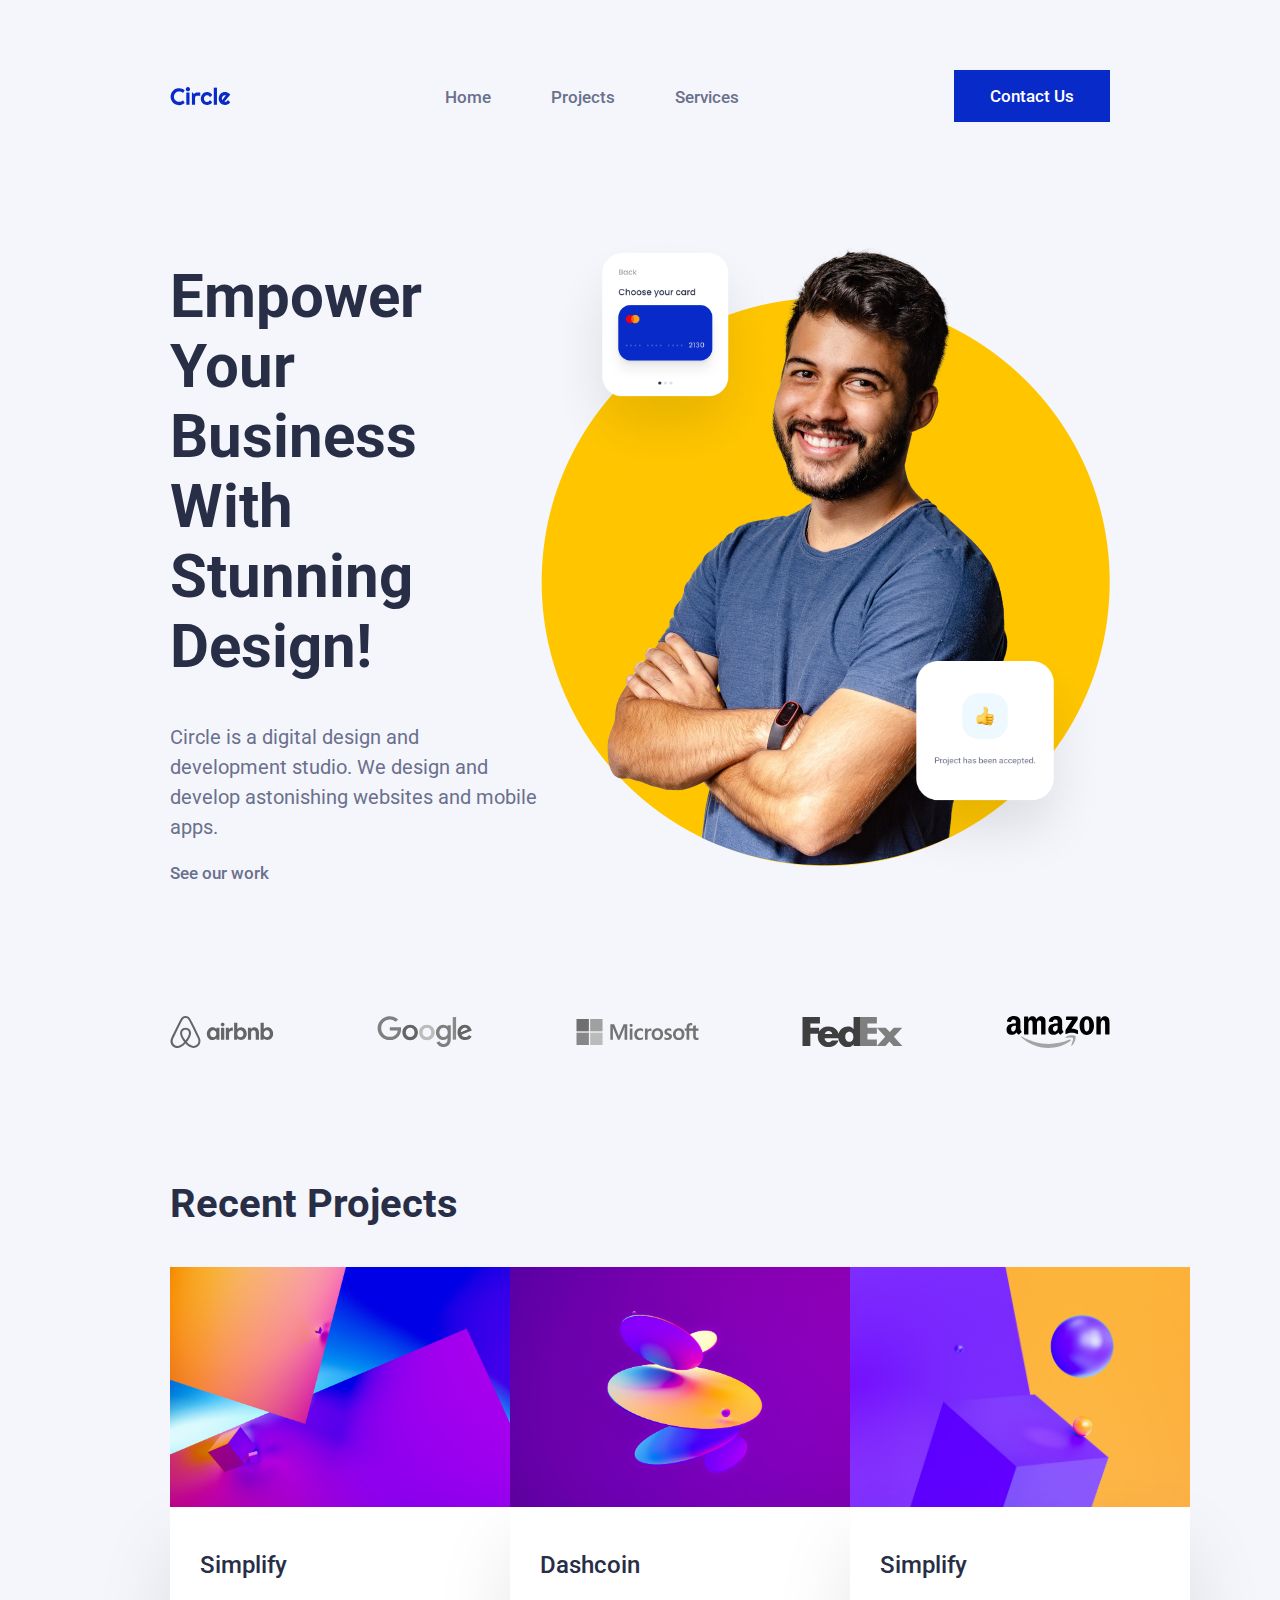
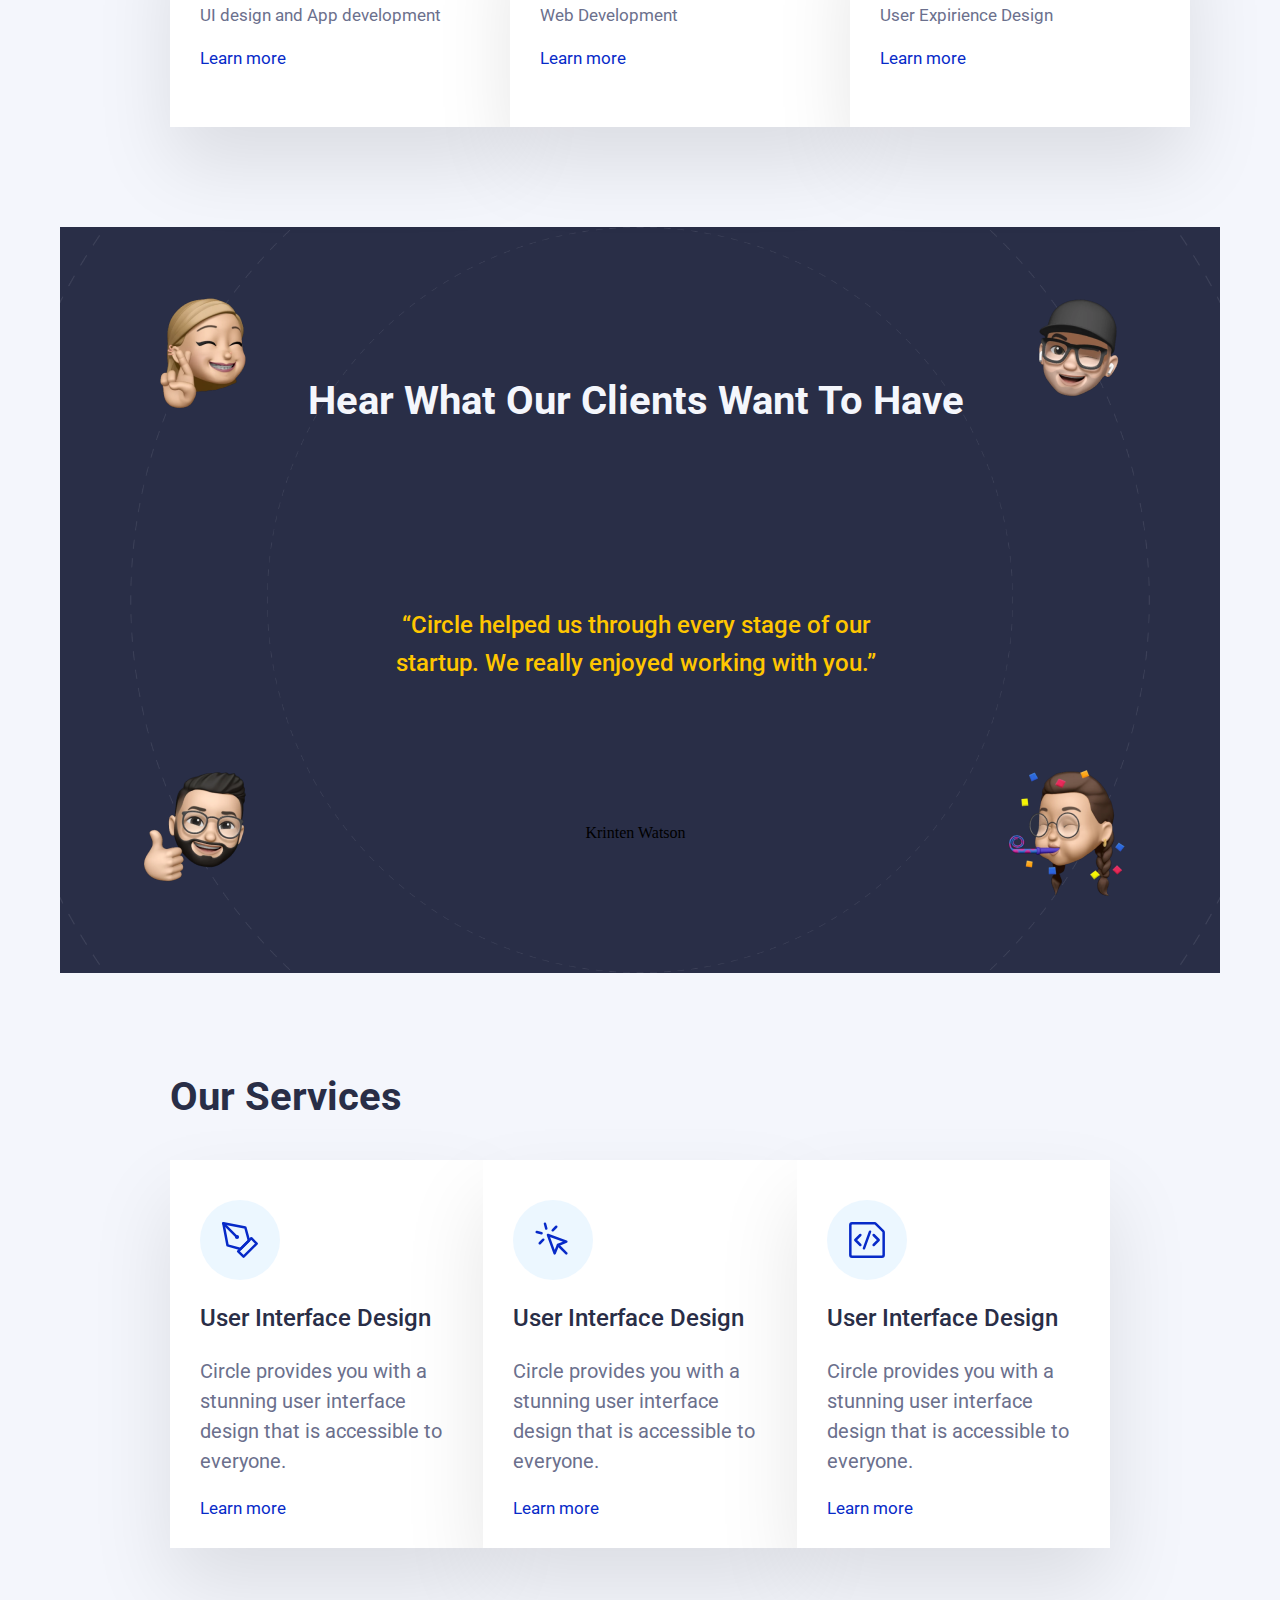
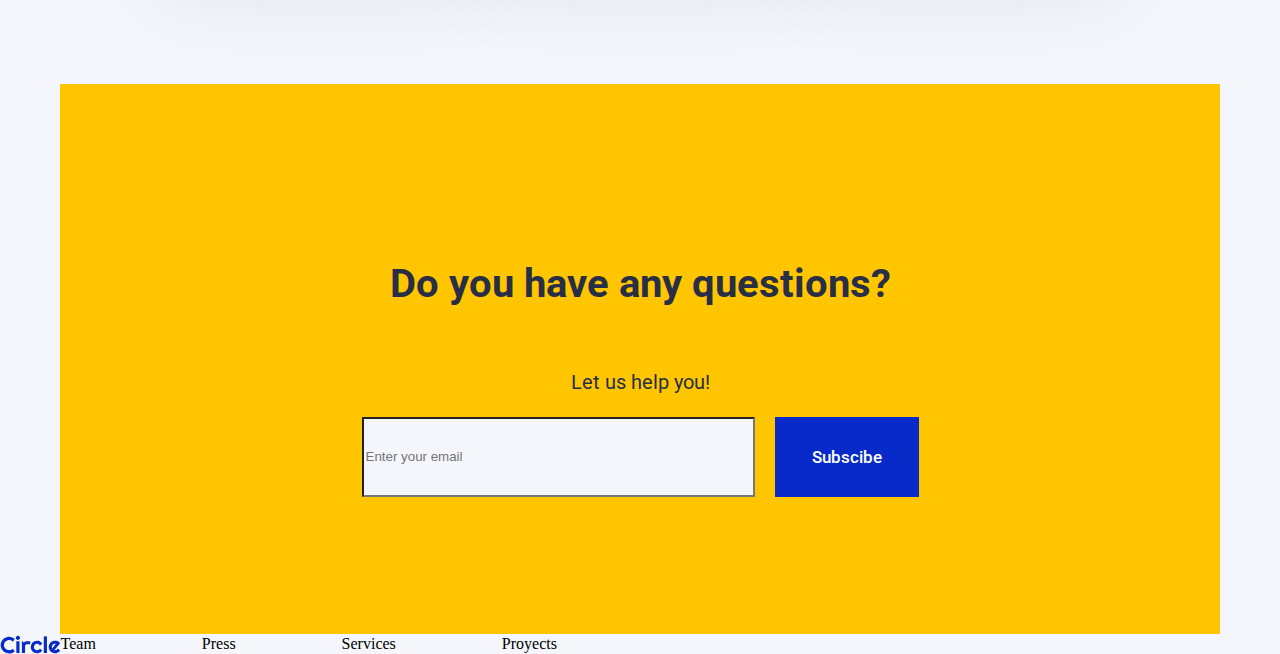
==== commit a66efd3e: "newsletter and footer" ====
--- a/index.html
+++ b/index.html
@@ -123,6 +123,30 @@
             </div>
         </div>
     </section>
-    <section id="cta"></section>
-    <footer></footer>
+    <section id="cta">
+        <div class="cta-bg">
+            <h3>Do you have any questions?</h3>
+            <p>Let us help you!</p>
+            <div class="input-button">
+                <i class="email-icon"></i>
+                <input type="email" class="email-input" placeholder="Enter your email">
+                <div class="subscribe-btn">
+                    <a>Subscibe</a>
+                </div>
+            </div>
+        </div>
+    </section>
+    <footer>
+        <div class="footer-container">
+            <div class="footer-logo">
+                <img class="circle-header" src="project-assets/logos/circle.svg" />
+            </div>
+            <div class="footer-links">
+                <span>Team</span>
+                <span>Press</span>
+                <span>Services</span>
+                <span>Proyects</span>
+            </div>
+        </div>
+    </footer>
 </body>--- a/css/styles.css
+++ b/css/styles.css
@@ -395,6 +395,7 @@
     width: 340px;
     height: auto;
     background: #FFFFFF;
+    padding-bottom: 26px;
     box-shadow: 0px 38.7755px 77.551px rgba(0, 0, 0, 0.1);
 }
 
@@ -470,4 +471,103 @@
     height: 80px;
     margin-left: 30px;
     margin-top: 40px;
+}
+
+
+#cta {
+    margin-top: 136px;
+    margin-left: 60px;
+    margin-right: 60px;
+    background-color:#FFC600;
+    background-size: cover;
+}
+
+.cta-bg {
+    display: flex;
+    flex-direction: column;
+    text-align: center;
+    /* height: 500px; */
+    padding-top: 136px;
+    padding-bottom: 137px;
+    padding-left: 170px;
+    padding-right: 170px;
+}
+.cta-bg h3 {
+    /* H3 */
+    font-family: 'Roboto';
+    font-style: normal;
+    font-weight: 700;
+    font-size: 40px;
+    line-height: 47px;
+    /* identical to box height */
+    /* Neutral/Dark */
+    color: #292E47;
+}
+
+.cta-bg p {
+    /* Body/Regular */
+    font-family: 'Roboto';
+    font-style: normal;
+    font-weight: 400;
+    font-size: 20px;
+    line-height: 150%;
+    /* Neutral/Dark */
+    color: #292E47;
+}
+
+.input-button {
+    display: flex;
+    flex-direction: row;
+    width: 100%;
+    justify-content: center;
+}
+.input-icon{
+    background-image: url(/project-assets/newsletter/icon/mail.svg);
+}
+
+.subscribe-btn {
+    display: flex;
+    flex-direction: row;
+    justify-content: center;
+    align-items: center;
+    padding: 15px 37px;
+    gap: 10px;
+    /* Primary/Default */
+    background: #072AC8;
+}
+
+.subscribe-btn a {
+    font-family: 'Roboto';
+    font-style: normal;
+    font-weight: 500;
+    font-size: 17px;
+    line-height: 130%;
+    text-align: center;
+    color: #FFFFFF;
+    flex: none;
+    order: 0;
+    flex-grow: 0;
+}
+
+.email-input{
+    box-sizing: border-box;
+    width: 393px;
+    height: 80px;
+    /* Neutral/Light */
+    background: #F4F6FC;
+    margin-right: 20px;
+}
+
+.footer-container {
+    display: flex;
+    flex-direction: row;
+    align-items: stretch;
+}
+
+.footer-links {
+    display: flex;
+    flex-direction: row;
+    align-items: center;
+    padding: 0px;
+    gap: 106px;
 }